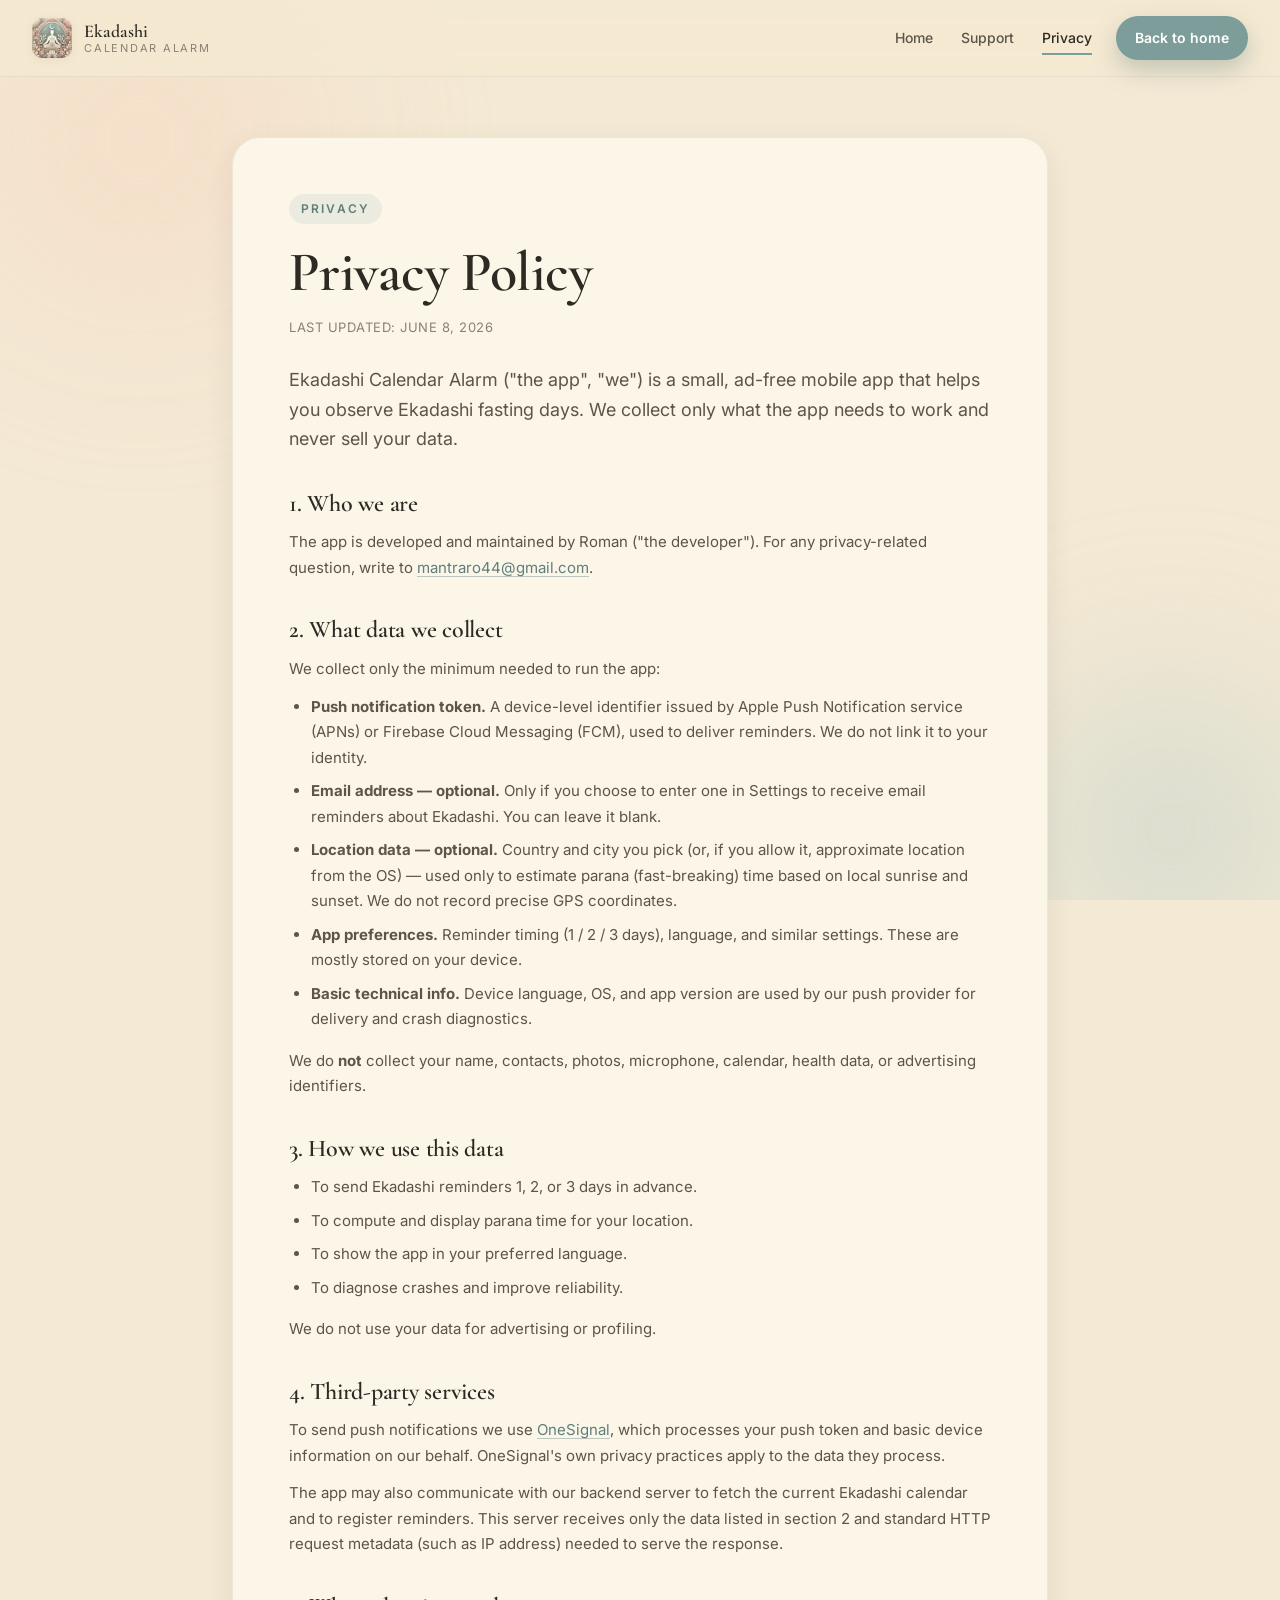
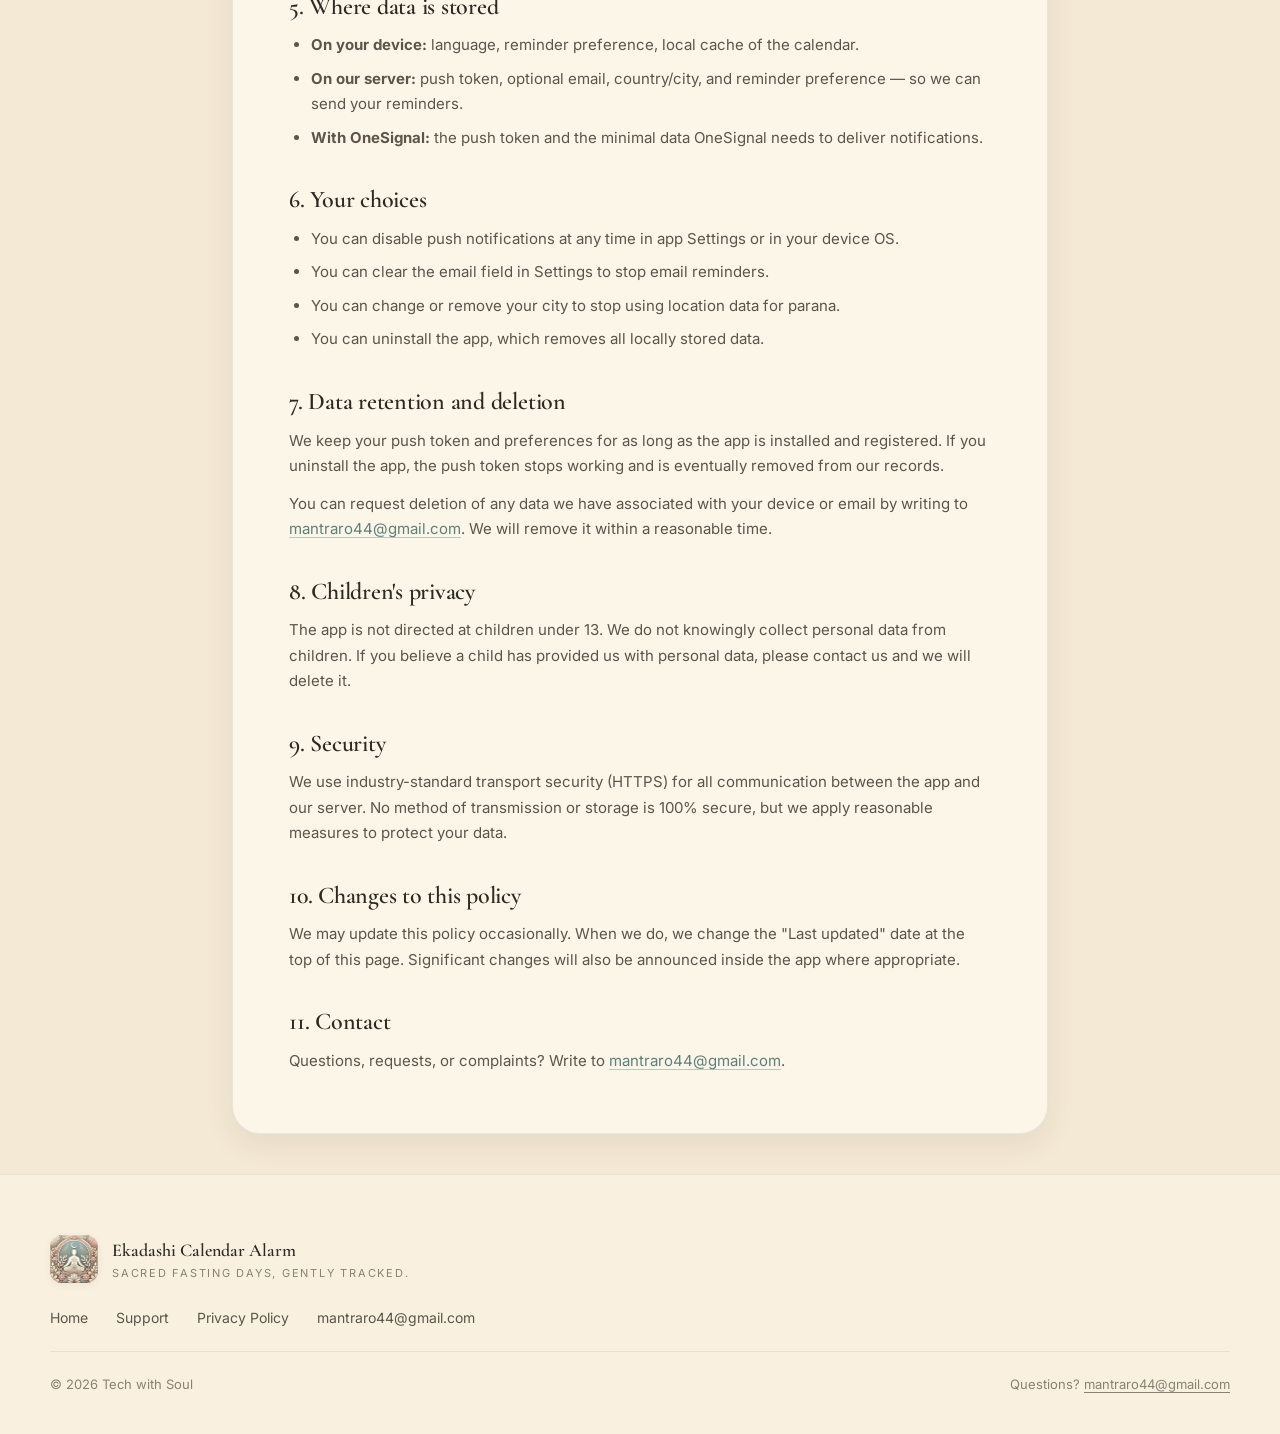
==== privacy.html @ 55739f2f "support and privacy" ====
<!DOCTYPE html>
<html lang="en">
<head>
  <meta charset="UTF-8" />
  <meta name="viewport" content="width=device-width, initial-scale=1.0" />
  <meta name="theme-color" content="#F4E9D4" />
  <title>Privacy Policy — Ekadashi Calendar Alarm</title>
  <meta name="description" content="Privacy Policy for the Ekadashi Calendar Alarm mobile app: what data we collect, how we use it, and how to remove it." />

  <link rel="icon" type="image/png" href="assets/app-icon.png" />
  <link rel="apple-touch-icon" href="assets/app-icon.png" />

  <link rel="preconnect" href="https://fonts.googleapis.com" />
  <link rel="preconnect" href="https://fonts.gstatic.com" crossorigin />
  <link href="https://fonts.googleapis.com/css2?family=Cormorant+Garamond:wght@400;500;600;700&family=Inter:wght@300;400;500;600;700&display=swap" rel="stylesheet" />

  <link rel="stylesheet" href="styles.css" />
</head>
<body class="page-legal">
  <div class="bg-decor">
    <div class="blob blob-1"></div>
    <div class="blob blob-2"></div>
    <div class="blob blob-3"></div>
  </div>

  <header class="site-header">
    <a href="index.html" class="brand">
      <img src="assets/app-icon.png" alt="Ekadashi Calendar Alarm icon" class="brand-icon" />
      <span class="brand-text">
        <span class="brand-title">Ekadashi</span>
        <span class="brand-subtitle">Calendar Alarm</span>
      </span>
    </a>

    <nav class="site-nav">
      <a href="index.html">Home</a>
      <a href="support.html">Support</a>
      <a href="privacy.html" class="active">Privacy</a>
    </nav>

    <a href="index.html" class="btn btn-primary btn-sm">Back to home</a>
  </header>

  <main class="legal-main">
    <div class="legal-wrap">
      <span class="kicker">Privacy</span>
      <h1 class="legal-title">Privacy Policy</h1>
      <p class="legal-meta">Last updated: June 8, 2026</p>

      <p class="legal-lead">
        Ekadashi Calendar Alarm ("the app", "we") is a small, ad-free mobile
        app that helps you observe Ekadashi fasting days. We collect only what
        the app needs to work and never sell your data.
      </p>

      <section class="legal-section">
        <h2>1. Who we are</h2>
        <p>
          The app is developed and maintained by Roman ("the developer").
          For any privacy-related question, write to
          <a href="mailto:mantraro44@gmail.com?subject=Privacy%20question">mantraro44@gmail.com</a>.
        </p>
      </section>

      <section class="legal-section">
        <h2>2. What data we collect</h2>
        <p>We collect only the minimum needed to run the app:</p>
        <ul>
          <li>
            <strong>Push notification token.</strong> A device-level identifier
            issued by Apple Push Notification service (APNs) or Firebase Cloud
            Messaging (FCM), used to deliver reminders. We do not link it to
            your identity.
          </li>
          <li>
            <strong>Email address — optional.</strong> Only if you choose to
            enter one in Settings to receive email reminders about Ekadashi.
            You can leave it blank.
          </li>
          <li>
            <strong>Location data — optional.</strong> Country and city you
            pick (or, if you allow it, approximate location from the OS) — used
            only to estimate parana (fast-breaking) time based on local sunrise
            and sunset. We do not record precise GPS coordinates.
          </li>
          <li>
            <strong>App preferences.</strong> Reminder timing (1 / 2 / 3 days),
            language, and similar settings. These are mostly stored on your
            device.
          </li>
          <li>
            <strong>Basic technical info.</strong> Device language, OS, and app
            version are used by our push provider for delivery and crash
            diagnostics.
          </li>
        </ul>
        <p>
          We do <strong>not</strong> collect your name, contacts, photos,
          microphone, calendar, health data, or advertising identifiers.
        </p>
      </section>

      <section class="legal-section">
        <h2>3. How we use this data</h2>
        <ul>
          <li>To send Ekadashi reminders 1, 2, or 3 days in advance.</li>
          <li>To compute and display parana time for your location.</li>
          <li>To show the app in your preferred language.</li>
          <li>To diagnose crashes and improve reliability.</li>
        </ul>
        <p>We do not use your data for advertising or profiling.</p>
      </section>

      <section class="legal-section">
        <h2>4. Third-party services</h2>
        <p>
          To send push notifications we use
          <a href="https://onesignal.com/privacy_policy" target="_blank" rel="noopener">OneSignal</a>,
          which processes your push token and basic device information on our
          behalf. OneSignal's own privacy practices apply to the data they
          process.
        </p>
        <p>
          The app may also communicate with our backend server to fetch the
          current Ekadashi calendar and to register reminders. This server
          receives only the data listed in section 2 and standard HTTP request
          metadata (such as IP address) needed to serve the response.
        </p>
      </section>

      <section class="legal-section">
        <h2>5. Where data is stored</h2>
        <ul>
          <li>
            <strong>On your device:</strong> language, reminder preference,
            local cache of the calendar.
          </li>
          <li>
            <strong>On our server:</strong> push token, optional email,
            country/city, and reminder preference — so we can send your
            reminders.
          </li>
          <li>
            <strong>With OneSignal:</strong> the push token and the minimal
            data OneSignal needs to deliver notifications.
          </li>
        </ul>
      </section>

      <section class="legal-section">
        <h2>6. Your choices</h2>
        <ul>
          <li>You can disable push notifications at any time in app Settings or in your device OS.</li>
          <li>You can clear the email field in Settings to stop email reminders.</li>
          <li>You can change or remove your city to stop using location data for parana.</li>
          <li>You can uninstall the app, which removes all locally stored data.</li>
        </ul>
      </section>

      <section class="legal-section">
        <h2>7. Data retention and deletion</h2>
        <p>
          We keep your push token and preferences for as long as the app is
          installed and registered. If you uninstall the app, the push token
          stops working and is eventually removed from our records.
        </p>
        <p>
          You can request deletion of any data we have associated with your
          device or email by writing to
          <a href="mailto:mantraro44@gmail.com?subject=Delete%20my%20data">mantraro44@gmail.com</a>.
          We will remove it within a reasonable time.
        </p>
      </section>

      <section class="legal-section">
        <h2>8. Children's privacy</h2>
        <p>
          The app is not directed at children under 13. We do not knowingly
          collect personal data from children. If you believe a child has
          provided us with personal data, please contact us and we will delete
          it.
        </p>
      </section>

      <section class="legal-section">
        <h2>9. Security</h2>
        <p>
          We use industry-standard transport security (HTTPS) for all
          communication between the app and our server. No method of
          transmission or storage is 100% secure, but we apply reasonable
          measures to protect your data.
        </p>
      </section>

      <section class="legal-section">
        <h2>10. Changes to this policy</h2>
        <p>
          We may update this policy occasionally. When we do, we change the
          "Last updated" date at the top of this page. Significant changes will
          also be announced inside the app where appropriate.
        </p>
      </section>

      <section class="legal-section">
        <h2>11. Contact</h2>
        <p>
          Questions, requests, or complaints? Write to
          <a href="mailto:mantraro44@gmail.com?subject=Privacy%20policy">mantraro44@gmail.com</a>.
        </p>
      </section>
    </div>
  </main>

  <footer class="site-footer">
    <div class="footer-inner">
      <div class="footer-brand">
        <img src="assets/app-icon.png" alt="App icon" />
        <div>
          <div class="brand-title">Ekadashi Calendar Alarm</div>
          <div class="brand-subtitle">Sacred fasting days, gently tracked.</div>
        </div>
      </div>

      <nav class="footer-links">
        <a href="index.html">Home</a>
        <a href="support.html">Support</a>
        <a href="privacy.html">Privacy Policy</a>
        <a href="mailto:mantraro44@gmail.com">mantraro44@gmail.com</a>
      </nav>

      <div class="footer-bottom">
        <span>© <span id="year"></span> Tech with Soul</span>
        <span>Questions? <a href="mailto:mantraro44@gmail.com">mantraro44@gmail.com</a></span>
      </div>
    </div>
  </footer>

  <script src="script.js"></script>
</body>
</html>
---- styles.css ----
/* ============================================================
   Ekadashi Calendar Alarm — landing
   Palette comes from the app screenshots: warm cream backgrounds,
   sage / teal buttons, peach & pink florals, soft gold accents.
   ============================================================ */

:root {
  --bg: #f4e9d4;
  --bg-soft: #fbf3e3;
  --bg-cream: #efe2c8;
  --ink: #2d2a24;
  --ink-soft: #5b554a;
  --muted: #8a8175;

  --sage: #7c9d9a;
  --sage-deep: #5e7f7c;
  --sage-soft: #b5cdca;

  --peach: #f0b89a;
  --peach-soft: #f7d3bc;
  --pink: #e9b8b3;
  --gold: #e6b365;
  --gold-soft: #f3d49a;

  --card: #fcf6e8;
  --card-border: rgba(45, 42, 36, 0.08);
  --shadow-sm: 0 2px 8px rgba(45, 42, 36, 0.06);
  --shadow-md: 0 10px 30px rgba(45, 42, 36, 0.08);
  --shadow-lg: 0 24px 60px rgba(45, 42, 36, 0.14);

  --radius: 18px;
  --radius-lg: 28px;
  --radius-pill: 999px;

  --font-display: "Cormorant Garamond", "Iowan Old Style", Georgia, serif;
  --font-body: "Inter", -apple-system, BlinkMacSystemFont, "Segoe UI", Roboto, sans-serif;

  --container: 1180px;
}

* {
  box-sizing: border-box;
}

html {
  scroll-behavior: smooth;
}

body {
  margin: 0;
  font-family: var(--font-body);
  color: var(--ink);
  background: var(--bg);
  line-height: 1.55;
  -webkit-font-smoothing: antialiased;
  -moz-osx-font-smoothing: grayscale;
  overflow-x: hidden;
}

img {
  max-width: 100%;
  display: block;
}

a {
  color: inherit;
  text-decoration: none;
}

h1, h2, h3, h4 {
  font-family: var(--font-display);
  font-weight: 600;
  letter-spacing: -0.01em;
  line-height: 1.15;
  margin: 0;
  color: var(--ink);
}

p {
  margin: 0;
  color: var(--ink-soft);
}

/* ---------- background decoration ---------- */

.bg-decor {
  position: fixed;
  inset: 0;
  pointer-events: none;
  z-index: -1;
  overflow: hidden;
}

.blob {
  position: absolute;
  border-radius: 50%;
  filter: blur(70px);
  opacity: 0.55;
  animation: float 18s ease-in-out infinite;
}

.blob-1 {
  width: 520px;
  height: 520px;
  background: radial-gradient(circle, var(--peach-soft), transparent 70%);
  top: -120px;
  left: -120px;
}

.blob-2 {
  width: 460px;
  height: 460px;
  background: radial-gradient(circle, var(--sage-soft), transparent 70%);
  bottom: -160px;
  right: -120px;
  animation-delay: -6s;
}

.blob-3 {
  width: 380px;
  height: 380px;
  background: radial-gradient(circle, var(--gold-soft), transparent 70%);
  top: 40%;
  right: 25%;
  animation-delay: -12s;
}

@keyframes float {
  0%, 100% { transform: translate(0, 0) scale(1); }
  50%      { transform: translate(30px, -20px) scale(1.05); }
}

/* ---------- header ---------- */

.site-header {
  position: sticky;
  top: 0;
  z-index: 50;
  display: flex;
  align-items: center;
  gap: 24px;
  padding: 16px 32px;
  background: rgba(244, 233, 212, 0.78);
  backdrop-filter: saturate(140%) blur(12px);
  -webkit-backdrop-filter: saturate(140%) blur(12px);
  border-bottom: 1px solid rgba(45, 42, 36, 0.06);
}

.brand {
  display: flex;
  align-items: center;
  gap: 12px;
  margin-right: auto;
}

.brand-icon {
  width: 40px;
  height: 40px;
  border-radius: 10px;
  box-shadow: var(--shadow-sm);
}

.brand-text {
  display: flex;
  flex-direction: column;
  line-height: 1.1;
}

.brand-title {
  font-family: var(--font-display);
  font-size: 18px;
  font-weight: 600;
  color: var(--ink);
}

.brand-subtitle {
  font-size: 11px;
  letter-spacing: 0.16em;
  text-transform: uppercase;
  color: var(--muted);
}

.site-nav {
  display: flex;
  gap: 28px;
  font-size: 14px;
  font-weight: 500;
  color: var(--ink-soft);
}

.site-nav a {
  position: relative;
  padding: 6px 0;
  transition: color 0.2s ease;
}

.site-nav a::after {
  content: "";
  position: absolute;
  left: 0;
  bottom: 0;
  width: 100%;
  height: 1.5px;
  background: var(--sage);
  transform: scaleX(0);
  transform-origin: left;
  transition: transform 0.3s ease;
}

.site-nav a:hover {
  color: var(--ink);
}

.site-nav a:hover::after {
  transform: scaleX(1);
}

/* ---------- buttons ---------- */

.btn {
  display: inline-flex;
  align-items: center;
  gap: 10px;
  padding: 14px 24px;
  border-radius: var(--radius-pill);
  font-family: var(--font-body);
  font-size: 15px;
  font-weight: 600;
  cursor: pointer;
  border: 1px solid transparent;
  transition: transform 0.2s ease, box-shadow 0.25s ease, background 0.25s ease, color 0.25s ease;
  white-space: nowrap;
}

.btn small {
  font-size: 11px;
  font-weight: 500;
  opacity: 0.75;
  margin-left: 2px;
}

.btn-sm {
  padding: 10px 18px;
  font-size: 14px;
}

.btn-primary {
  background: var(--sage);
  color: #fff;
  box-shadow: 0 10px 24px rgba(94, 127, 124, 0.35);
}

.btn-primary:hover {
  background: var(--sage-deep);
  transform: translateY(-2px);
  box-shadow: 0 14px 30px rgba(94, 127, 124, 0.4);
}

.btn-secondary {
  background: var(--card);
  color: var(--ink);
  border-color: var(--card-border);
  box-shadow: var(--shadow-sm);
}

.btn-secondary:hover {
  background: #fff;
  transform: translateY(-2px);
  box-shadow: var(--shadow-md);
}

/* ---------- hero ---------- */

.hero {
  position: relative;
  padding: 80px 32px 120px;
  max-width: var(--container);
  margin: 0 auto;
}

.hero-inner {
  display: grid;
  grid-template-columns: 1.05fr 1fr;
  gap: 60px;
  align-items: center;
}

.eyebrow {
  display: inline-flex;
  align-items: center;
  gap: 10px;
  font-size: 13px;
  letter-spacing: 0.06em;
  font-weight: 500;
  color: var(--ink-soft);
  background: rgba(252, 246, 232, 0.7);
  border: 1px solid var(--card-border);
  padding: 8px 14px;
  border-radius: var(--radius-pill);
  margin-bottom: 24px;
}

.eyebrow .dot {
  width: 8px;
  height: 8px;
  border-radius: 50%;
  background: var(--gold);
  box-shadow: 0 0 0 4px rgba(230, 179, 101, 0.2);
  animation: pulse 2.4s ease-in-out infinite;
}

@keyframes pulse {
  0%, 100% { box-shadow: 0 0 0 4px rgba(230, 179, 101, 0.2); }
  50%      { box-shadow: 0 0 0 9px rgba(230, 179, 101, 0); }
}

.hero-title {
  font-size: clamp(48px, 7vw, 84px);
  line-height: 1.02;
  margin-bottom: 22px;
}

.title-line {
  display: block;
}

.title-line.accent {
  background: linear-gradient(120deg, var(--sage-deep), var(--gold) 60%, var(--peach));
  -webkit-background-clip: text;
  background-clip: text;
  color: transparent;
  font-style: italic;
  font-weight: 500;
}

.hero-lead {
  font-size: 18px;
  line-height: 1.6;
  max-width: 540px;
  margin-bottom: 36px;
}

.hero-actions {
  display: flex;
  flex-wrap: wrap;
  gap: 14px;
  margin-bottom: 28px;
}

.hero-actions.center {
  justify-content: center;
}

.hero-bullets {
  display: flex;
  flex-wrap: wrap;
  gap: 22px;
  list-style: none;
  padding: 0;
  margin: 0;
  font-size: 14px;
  color: var(--ink-soft);
}

.hero-bullets .check {
  display: inline-block;
  width: 20px;
  height: 20px;
  line-height: 20px;
  text-align: center;
  border-radius: 50%;
  background: var(--sage-soft);
  color: var(--sage-deep);
  font-weight: 700;
  margin-right: 8px;
  font-size: 12px;
}

/* ---------- hero visual (phones) ---------- */

.hero-visual {
  position: relative;
  display: flex;
  justify-content: center;
  align-items: center;
  min-height: 600px;
}

.phone {
  position: absolute;
  border-radius: 44px;
  overflow: hidden;
  background: #000;
  box-shadow:
    0 30px 60px rgba(45, 42, 36, 0.22),
    0 0 0 8px #1a1a1a,
    0 0 0 9px rgba(255, 255, 255, 0.08);
  transition: transform 0.6s cubic-bezier(0.16, 1, 0.3, 1);
}

.phone img {
  width: 100%;
  height: auto;
  display: block;
}

.phone-back {
  width: 260px;
  transform: translate(-110px, -10px) rotate(-8deg);
  z-index: 1;
  animation: floatY 8s ease-in-out infinite;
}

.phone-front {
  width: 290px;
  transform: translate(80px, 20px) rotate(6deg);
  z-index: 2;
  animation: floatY 8s ease-in-out infinite;
  animation-delay: -4s;
}

@keyframes floatY {
  0%, 100% { translate: 0 0; }
  50%      { translate: 0 -14px; }
}

.hero-visual:hover .phone-back  { transform: translate(-130px, -20px) rotate(-10deg); }
.hero-visual:hover .phone-front { transform: translate(100px, 10px) rotate(8deg); }

.orb {
  position: absolute;
  border-radius: 50%;
  filter: blur(2px);
  opacity: 0.7;
}

.orb-1 {
  width: 16px;
  height: 16px;
  background: var(--gold);
  top: 18%;
  right: 15%;
  animation: floatY 6s ease-in-out infinite;
}

.orb-2 {
  width: 10px;
  height: 10px;
  background: var(--peach);
  bottom: 18%;
  left: 12%;
  animation: floatY 7s ease-in-out infinite;
  animation-delay: -2s;
}

.orb-3 {
  width: 22px;
  height: 22px;
  background: var(--sage);
  top: 50%;
  right: 5%;
  opacity: 0.45;
  animation: floatY 9s ease-in-out infinite;
  animation-delay: -3s;
}

/* ---------- scroll cue ---------- */

.scroll-cue {
  position: absolute;
  bottom: 32px;
  left: 50%;
  transform: translateX(-50%);
  width: 26px;
  height: 42px;
  border: 1.5px solid var(--muted);
  border-radius: 14px;
  opacity: 0.6;
}

.scroll-cue span {
  display: block;
  width: 4px;
  height: 8px;
  background: var(--muted);
  border-radius: 2px;
  margin: 7px auto 0;
  animation: scrollCue 1.8s ease-in-out infinite;
}

@keyframes scrollCue {
  0%   { transform: translateY(0); opacity: 1; }
  60%  { transform: translateY(14px); opacity: 0; }
  100% { transform: translateY(14px); opacity: 0; }
}

/* ---------- shared section ---------- */

.section {
  max-width: var(--container);
  margin: 0 auto;
  padding: 100px 32px;
}

.section-head {
  max-width: 720px;
  margin: 0 auto 56px;
  text-align: center;
}

.kicker {
  display: inline-block;
  font-size: 12px;
  font-weight: 600;
  letter-spacing: 0.18em;
  text-transform: uppercase;
  color: var(--sage-deep);
  margin-bottom: 14px;
  padding: 6px 12px;
  background: rgba(124, 157, 154, 0.12);
  border-radius: var(--radius-pill);
}

.section-head h2 {
  font-size: clamp(32px, 4.4vw, 50px);
  margin-bottom: 18px;
}

.section-head p {
  font-size: 17px;
  line-height: 1.65;
}

/* ---------- about ---------- */

.stats {
  display: grid;
  grid-template-columns: repeat(3, 1fr);
  gap: 20px;
  margin-top: 40px;
}

.stat {
  background: var(--card);
  border: 1px solid var(--card-border);
  border-radius: var(--radius-lg);
  padding: 36px 24px;
  text-align: center;
  box-shadow: var(--shadow-sm);
  transition: transform 0.3s ease, box-shadow 0.3s ease;
}

.stat:hover {
  transform: translateY(-4px);
  box-shadow: var(--shadow-md);
}

.stat-num {
  font-family: var(--font-display);
  font-size: 64px;
  font-weight: 600;
  line-height: 1;
  background: linear-gradient(135deg, var(--sage-deep), var(--gold));
  -webkit-background-clip: text;
  background-clip: text;
  color: transparent;
}

.stat-num sup {
  font-size: 24px;
  vertical-align: super;
  margin-left: 2px;
}

.stat-label {
  margin-top: 12px;
  font-size: 14px;
  color: var(--ink-soft);
  letter-spacing: 0.02em;
}

/* ---------- features ---------- */

.feature-grid {
  display: grid;
  grid-template-columns: repeat(3, 1fr);
  gap: 24px;
}

.feature-card {
  background: var(--card);
  border: 1px solid var(--card-border);
  border-radius: var(--radius-lg);
  padding: 32px 28px;
  box-shadow: var(--shadow-sm);
  transition: transform 0.35s ease, box-shadow 0.35s ease, border-color 0.35s ease;
  position: relative;
  overflow: hidden;
}

.feature-card::before {
  content: "";
  position: absolute;
  inset: 0;
  background: linear-gradient(135deg, rgba(124, 157, 154, 0.08), rgba(230, 179, 101, 0.06));
  opacity: 0;
  transition: opacity 0.35s ease;
}

.feature-card:hover {
  transform: translateY(-6px);
  box-shadow: var(--shadow-lg);
  border-color: rgba(124, 157, 154, 0.25);
}

.feature-card:hover::before {
  opacity: 1;
}

.feature-card > * {
  position: relative;
}

.feature-icon {
  width: 56px;
  height: 56px;
  border-radius: 16px;
  background: linear-gradient(135deg, var(--sage-soft), var(--sage));
  color: #fff;
  display: flex;
  align-items: center;
  justify-content: center;
  margin-bottom: 20px;
  box-shadow: 0 8px 18px rgba(94, 127, 124, 0.25);
}

.feature-card:nth-child(2) .feature-icon {
  background: linear-gradient(135deg, var(--peach-soft), var(--peach));
  box-shadow: 0 8px 18px rgba(240, 184, 154, 0.35);
}

.feature-card:nth-child(3) .feature-icon {
  background: linear-gradient(135deg, var(--gold-soft), var(--gold));
  box-shadow: 0 8px 18px rgba(230, 179, 101, 0.35);
}

.feature-card:nth-child(5) .feature-icon {
  background: linear-gradient(135deg, var(--pink), var(--peach));
}

.feature-card:nth-child(6) .feature-icon {
  background: linear-gradient(135deg, var(--sage), var(--sage-deep));
}

.feature-card h3 {
  font-size: 22px;
  margin-bottom: 10px;
}

.feature-card p {
  font-size: 15px;
  line-height: 1.6;
}

/* ---------- screens ---------- */

.screens-grid {
  display: grid;
  grid-template-columns: repeat(4, 1fr);
  gap: 28px;
}

.screen-item {
  margin: 0;
  text-align: center;
  transition: transform 0.4s ease;
}

.screen-item:hover {
  transform: translateY(-8px);
}

.screen-frame {
  position: relative;
  border-radius: 32px;
  overflow: hidden;
  background: #000;
  box-shadow:
    var(--shadow-md),
    0 0 0 7px #1a1a1a,
    0 0 0 8px rgba(255, 255, 255, 0.06);
  margin-bottom: 18px;
  transition: box-shadow 0.4s ease;
}

.screen-item:hover .screen-frame {
  box-shadow:
    var(--shadow-lg),
    0 0 0 7px #1a1a1a,
    0 0 0 8px rgba(255, 255, 255, 0.06);
}

.screen-frame img {
  width: 100%;
  height: auto;
  display: block;
}

.screen-item figcaption {
  display: flex;
  flex-direction: column;
  gap: 2px;
}

.screen-item figcaption strong {
  font-family: var(--font-display);
  font-size: 20px;
  font-weight: 600;
  color: var(--ink);
}

.screen-item figcaption span {
  font-size: 13px;
  color: var(--muted);
}

/* ---------- banner strip ---------- */

.banner-strip {
  max-width: var(--container);
  margin: 0 auto;
  padding: 40px 32px;
}

.banner-inner {
  border-radius: var(--radius-lg);
  overflow: hidden;
  box-shadow: var(--shadow-md);
}

.banner-inner img {
  width: 100%;
  display: block;
}

/* ---------- languages ---------- */

.lang-cards {
  display: grid;
  grid-template-columns: repeat(3, 1fr);
  gap: 24px;
  max-width: 880px;
  margin: 0 auto;
}

.lang-card {
  background: var(--card);
  border: 1px solid var(--card-border);
  border-radius: var(--radius-lg);
  padding: 36px 28px;
  text-align: center;
  box-shadow: var(--shadow-sm);
  transition: transform 0.3s ease, box-shadow 0.3s ease;
}

.lang-card:hover {
  transform: translateY(-4px);
  box-shadow: var(--shadow-md);
}

.lang-flag {
  width: 56px;
  height: 56px;
  border-radius: 50%;
  margin: 0 auto 18px;
  background: linear-gradient(135deg, var(--sage), var(--sage-deep));
  color: #fff;
  font-weight: 700;
  letter-spacing: 0.04em;
  display: flex;
  align-items: center;
  justify-content: center;
  font-size: 16px;
  box-shadow: 0 8px 18px rgba(94, 127, 124, 0.25);
}

.lang-card:nth-child(2) .lang-flag { background: linear-gradient(135deg, var(--peach), var(--gold)); box-shadow: 0 8px 18px rgba(230, 179, 101, 0.3); }
.lang-card:nth-child(3) .lang-flag { background: linear-gradient(135deg, var(--gold), var(--peach)); }

.lang-card h3 {
  font-size: 22px;
  margin-bottom: 6px;
}

.lang-card p {
  font-size: 15px;
  color: var(--ink-soft);
  font-style: italic;
}

/* ---------- FAQ ---------- */

.faq-list {
  max-width: 800px;
  margin: 0 auto;
  display: flex;
  flex-direction: column;
  gap: 14px;
}

.faq-item {
  background: var(--card);
  border: 1px solid var(--card-border);
  border-radius: var(--radius);
  padding: 18px 24px;
  box-shadow: var(--shadow-sm);
  transition: box-shadow 0.25s ease, background 0.25s ease;
}

.faq-item:hover {
  box-shadow: var(--shadow-md);
}

.faq-item[open] {
  background: #fff;
}

.faq-item summary {
  font-family: var(--font-display);
  font-size: 20px;
  font-weight: 500;
  color: var(--ink);
  cursor: pointer;
  list-style: none;
  display: flex;
  justify-content: space-between;
  align-items: center;
  gap: 16px;
}

.faq-item summary::-webkit-details-marker {
  display: none;
}

.faq-item summary::after {
  content: "+";
  font-family: var(--font-body);
  font-size: 24px;
  font-weight: 300;
  color: var(--sage-deep);
  transition: transform 0.3s ease;
  line-height: 1;
}

.faq-item[open] summary::after {
  transform: rotate(45deg);
}

.faq-item p {
  margin-top: 12px;
  font-size: 15px;
  color: var(--ink-soft);
  line-height: 1.6;
}

/* ---------- CTA ---------- */

.cta {
  max-width: var(--container);
}

.cta-inner {
  background:
    radial-gradient(circle at 20% 20%, rgba(230, 179, 101, 0.2), transparent 55%),
    radial-gradient(circle at 80% 80%, rgba(124, 157, 154, 0.25), transparent 55%),
    var(--card);
  border: 1px solid var(--card-border);
  border-radius: var(--radius-lg);
  padding: 72px 40px;
  text-align: center;
  box-shadow: var(--shadow-md);
}

.cta-icon {
  width: 88px;
  height: 88px;
  border-radius: 22px;
  margin: 0 auto 24px;
  box-shadow: var(--shadow-md);
}

.cta-inner h2 {
  font-size: clamp(32px, 4.4vw, 48px);
  margin-bottom: 12px;
}

.cta-inner > p {
  font-size: 18px;
  margin-bottom: 32px;
}

/* ---------- footer ---------- */

.site-footer {
  padding: 60px 32px 40px;
  background: rgba(252, 246, 232, 0.6);
  border-top: 1px solid var(--card-border);
}

.footer-inner {
  max-width: var(--container);
  margin: 0 auto;
}

.footer-brand {
  display: flex;
  align-items: center;
  gap: 14px;
  margin-bottom: 24px;
}

.footer-brand img {
  width: 48px;
  height: 48px;
  border-radius: 12px;
  box-shadow: var(--shadow-sm);
}

.footer-note {
  font-size: 13px;
  color: var(--muted);
  max-width: 720px;
  line-height: 1.7;
  margin-bottom: 28px;
}

.footer-bottom {
  display: flex;
  justify-content: space-between;
  flex-wrap: wrap;
  gap: 8px;
  padding-top: 22px;
  border-top: 1px solid var(--card-border);
  font-size: 13px;
  color: var(--muted);
}

/* ---------- responsive ---------- */

@media (max-width: 980px) {
  .site-nav { display: none; }

  .hero {
    padding: 40px 24px 80px;
  }
  .hero-inner {
    grid-template-columns: 1fr;
    gap: 40px;
    text-align: center;
  }
  .hero-lead { margin-left: auto; margin-right: auto; }
  .hero-actions { justify-content: center; }
  .hero-bullets { justify-content: center; }
  .hero-visual { min-height: 540px; }

  .feature-grid { grid-template-columns: repeat(2, 1fr); }
  .screens-grid { grid-template-columns: repeat(2, 1fr); }
  .stats { grid-template-columns: 1fr; }
  .lang-cards { grid-template-columns: 1fr; }
  .scroll-cue { display: none; }

  .section { padding: 70px 24px; }
}

@media (max-width: 600px) {
  .site-header { padding: 12px 20px; gap: 12px; }
  .brand-subtitle { display: none; }

  .hero { padding: 24px 20px 60px; }
  .hero-title { font-size: 44px; }
  .hero-lead  { font-size: 16px; }
  .hero-visual { min-height: 460px; }
  .phone-back  { width: 200px; transform: translate(-70px, -10px) rotate(-8deg); }
  .phone-front { width: 230px; transform: translate(60px, 20px) rotate(6deg); }

  .feature-grid { grid-template-columns: 1fr; }
  .screens-grid { grid-template-columns: 1fr; }

  .cta-inner { padding: 48px 24px; }
  .stat-num { font-size: 52px; }
}

/* ---------- legal / support pages ---------- */

.site-nav a.active {
  color: var(--ink);
}

.site-nav a.active::after {
  transform: scaleX(1);
}

.legal-main {
  max-width: 880px;
  margin: 0 auto;
  padding: 60px 32px 40px;
}

.legal-wrap {
  background: var(--card);
  border: 1px solid var(--card-border);
  border-radius: var(--radius-lg);
  padding: 56px 56px 48px;
  box-shadow: var(--shadow-md);
}

.legal-wrap .kicker {
  margin-bottom: 16px;
}

.legal-title {
  font-size: clamp(36px, 5vw, 56px);
  margin-bottom: 12px;
}

.legal-meta {
  font-size: 13px;
  color: var(--muted);
  letter-spacing: 0.04em;
  text-transform: uppercase;
  margin-bottom: 28px;
}

.legal-lead {
  font-size: 18px;
  line-height: 1.65;
  margin-bottom: 36px;
}

.legal-section {
  margin-top: 36px;
}

.legal-section h2 {
  font-size: 24px;
  margin-bottom: 12px;
}

.legal-section p {
  font-size: 15px;
  line-height: 1.7;
  margin-bottom: 12px;
}

.legal-section ul {
  margin: 8px 0 16px;
  padding-left: 22px;
  color: var(--ink-soft);
  font-size: 15px;
  line-height: 1.7;
}

.legal-section li {
  margin-bottom: 8px;
}

.legal-section a {
  color: var(--sage-deep);
  text-decoration: underline;
  text-decoration-color: rgba(94, 127, 124, 0.4);
  text-underline-offset: 3px;
  transition: text-decoration-color 0.2s ease;
}

.legal-section a:hover {
  text-decoration-color: var(--sage-deep);
}

.legal-section.disclaimer {
  margin-top: 48px;
  padding: 24px 28px;
  background: rgba(230, 179, 101, 0.1);
  border: 1px solid rgba(230, 179, 101, 0.25);
  border-radius: var(--radius);
}

.legal-section.disclaimer h2 {
  font-size: 20px;
}

.legal-section.disclaimer p {
  margin-bottom: 0;
}

/* contact card on support page */

.contact-card {
  display: flex;
  gap: 20px;
  align-items: flex-start;
  margin-top: 8px;
  padding: 24px 28px;
  background: linear-gradient(135deg, rgba(124, 157, 154, 0.12), rgba(230, 179, 101, 0.1));
  border: 1px solid rgba(124, 157, 154, 0.22);
  border-radius: var(--radius);
}

.contact-icon {
  flex: 0 0 auto;
  width: 52px;
  height: 52px;
  border-radius: 14px;
  background: linear-gradient(135deg, var(--sage), var(--sage-deep));
  color: #fff;
  display: flex;
  align-items: center;
  justify-content: center;
  box-shadow: 0 8px 18px rgba(94, 127, 124, 0.25);
}

.contact-body {
  flex: 1;
  min-width: 0;
}

.contact-body h2 {
  font-family: var(--font-display);
  font-size: 22px;
  font-weight: 600;
  margin: 0 0 6px;
}

.contact-body p {
  font-size: 15px;
  line-height: 1.6;
  margin: 0;
}

.contact-body p + p {
  margin-top: 8px;
}

.contact-email {
  font-weight: 600;
  color: var(--sage-deep);
  text-decoration: underline;
  text-underline-offset: 3px;
}

.contact-hint {
  color: var(--muted);
  font-size: 14px;
}

/* legal pages reuse .faq-item from index, no overrides needed */

/* footer-links row (shared between landing, support, privacy) */

.footer-links {
  display: flex;
  flex-wrap: wrap;
  gap: 18px 28px;
  margin-bottom: 22px;
  font-size: 14px;
  color: var(--ink-soft);
}

.footer-links a {
  position: relative;
  transition: color 0.2s ease;
}

.footer-links a:hover {
  color: var(--ink);
}

.footer-bottom a {
  color: inherit;
  text-decoration: underline;
  text-underline-offset: 3px;
}

/* responsive — legal pages */

@media (max-width: 720px) {
  .legal-main { padding: 32px 20px; }
  .legal-wrap { padding: 32px 24px; }
  .contact-card { padding: 20px; flex-direction: column; }
}

/* ---------- reduced motion ---------- */

@media (prefers-reduced-motion: reduce) {
  *, *::before, *::after {
    animation-duration: 0.001ms !important;
    animation-iteration-count: 1 !important;
    transition-duration: 0.001ms !important;
    scroll-behavior: auto !important;
  }
}
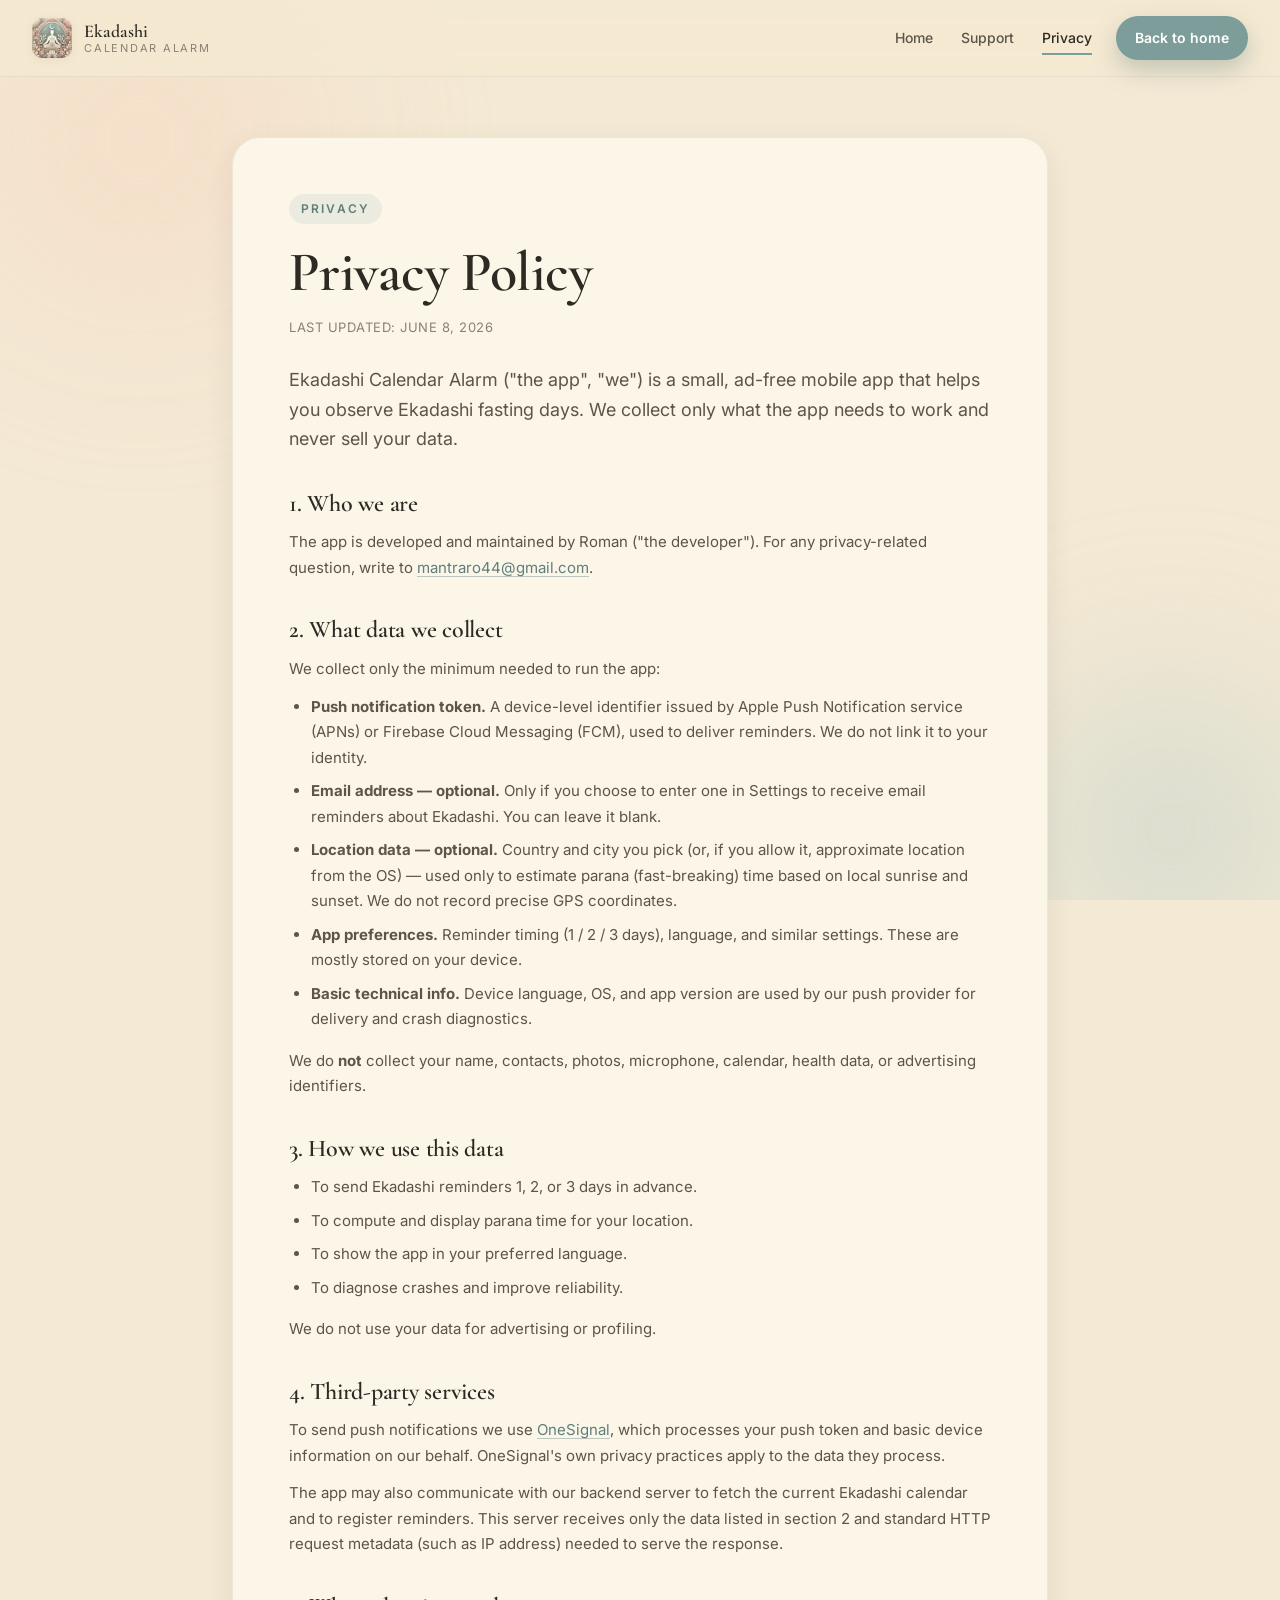
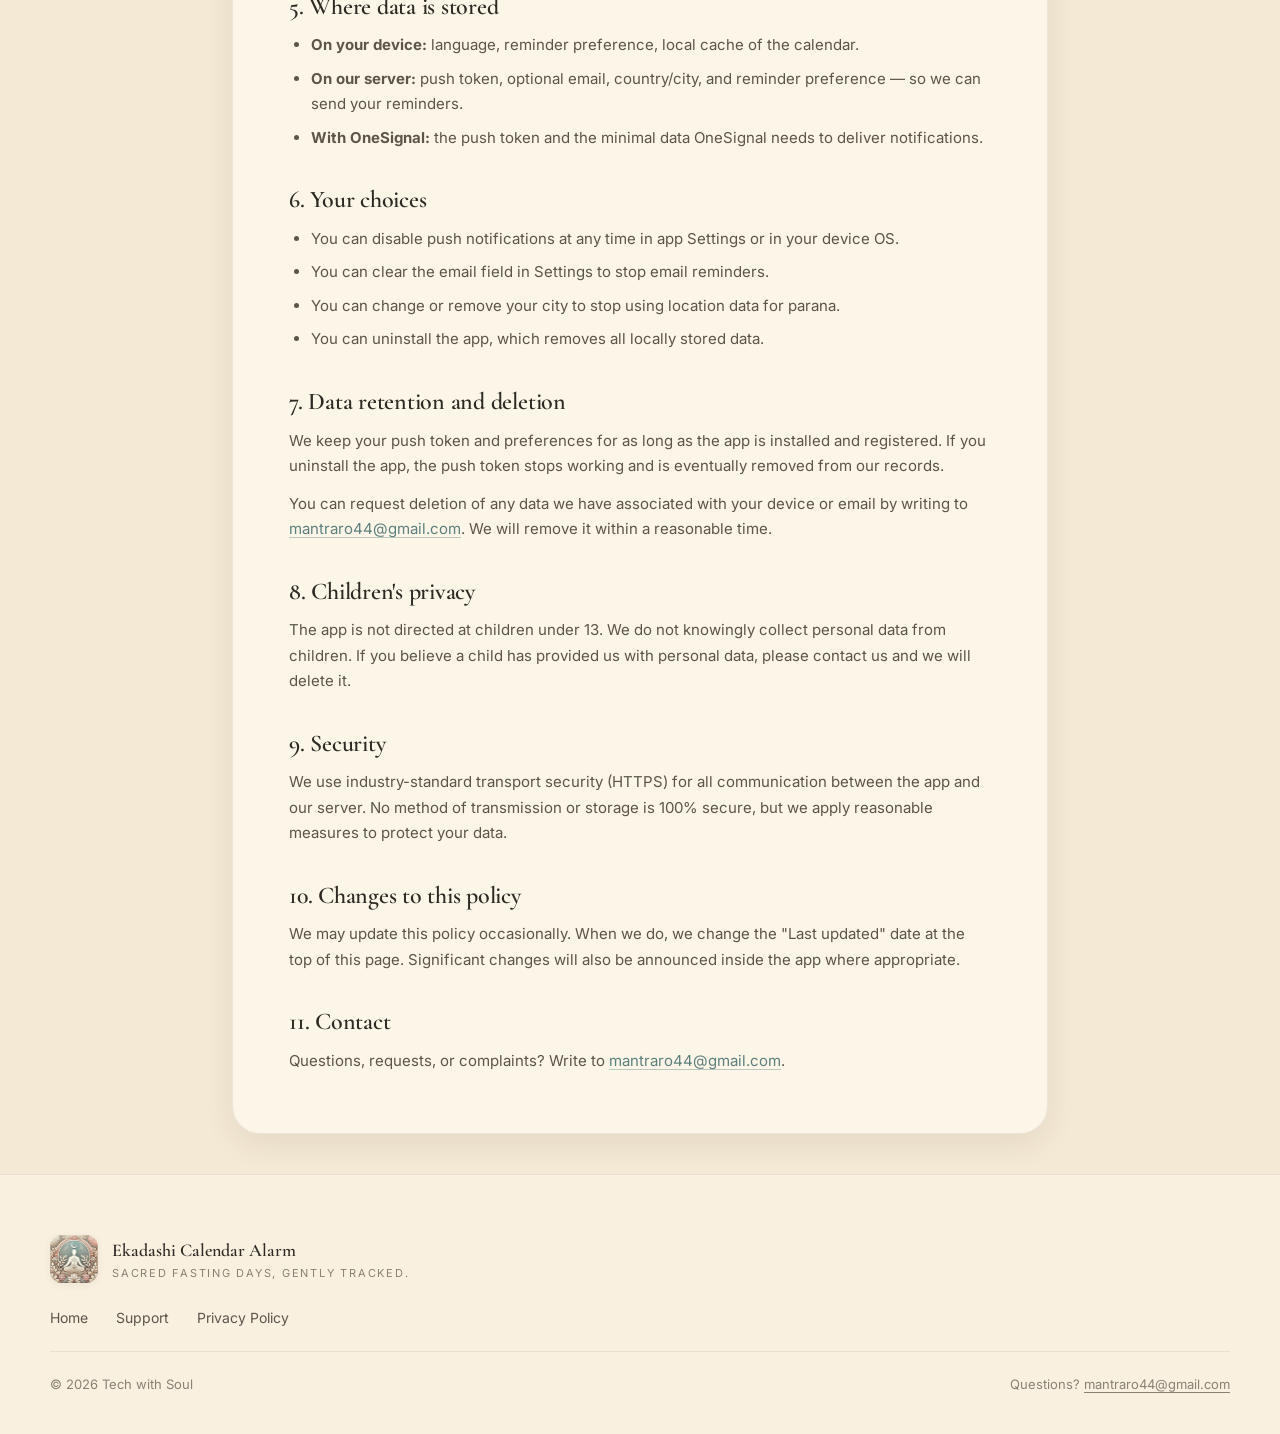
==== commit 51ffea3c: "smooth scroll" ====
--- a/privacy.html
+++ b/privacy.html
@@ -58,7 +58,7 @@
         <p>
           The app is developed and maintained by Roman ("the developer").
           For any privacy-related question, write to
-          <a href="mailto:mantraro44@gmail.com?subject=Privacy%20question">mantraro44@gmail.com</a>.
+          <a href="#" class="js-email" data-u="mantraro44" data-d="gmail.com" data-subject="Privacy question"></a>.
         </p>
       </section>
 
@@ -167,7 +167,7 @@
         <p>
           You can request deletion of any data we have associated with your
           device or email by writing to
-          <a href="mailto:mantraro44@gmail.com?subject=Delete%20my%20data">mantraro44@gmail.com</a>.
+          <a href="#" class="js-email" data-u="mantraro44" data-d="gmail.com" data-subject="Delete my data"></a>.
           We will remove it within a reasonable time.
         </p>
       </section>
@@ -205,7 +205,7 @@
         <h2>11. Contact</h2>
         <p>
           Questions, requests, or complaints? Write to
-          <a href="mailto:mantraro44@gmail.com?subject=Privacy%20policy">mantraro44@gmail.com</a>.
+          <a href="#" class="js-email" data-u="mantraro44" data-d="gmail.com" data-subject="Privacy policy"></a>.
         </p>
       </section>
     </div>
@@ -225,12 +225,11 @@
         <a href="index.html">Home</a>
         <a href="support.html">Support</a>
         <a href="privacy.html">Privacy Policy</a>
-        <a href="mailto:mantraro44@gmail.com">mantraro44@gmail.com</a>
       </nav>
 
       <div class="footer-bottom">
         <span>© <span id="year"></span> Tech with Soul</span>
-        <span>Questions? <a href="mailto:mantraro44@gmail.com">mantraro44@gmail.com</a></span>
+        <span>Questions? <a href="#" class="js-email" data-u="mantraro44" data-d="gmail.com"></a></span>
       </div>
     </div>
   </footer>
--- a/styles.css
+++ b/styles.css
@@ -43,7 +43,8 @@
 }
 
 html {
-  scroll-behavior: smooth;
+  /* Smooth scroll is handled in script.js (reliable on iOS). */
+  scroll-behavior: auto;
 }
 
 body {
@@ -356,7 +357,7 @@
   flex-wrap: wrap;
   gap: 22px;
   list-style: none;
-  padding: 0;
+  padding: 0 40px 40px 20px;
   margin: 0;
   font-size: 14px;
   color: var(--ink-soft);
@@ -856,8 +857,15 @@
   transform: rotate(45deg);
 }
 
-.faq-item p {
-  margin-top: 12px;
+.faq-panel {
+  overflow: hidden;
+  height: 0;
+  opacity: 0;
+}
+
+.faq-panel p {
+  margin: 0;
+  padding-top: 12px;
   font-size: 15px;
   color: var(--ink-soft);
   line-height: 1.6;
@@ -960,7 +968,7 @@
   }
   .hero-lead { margin-left: auto; margin-right: auto; }
   .hero-actions { justify-content: center; }
-  .hero-bullets { justify-content: center; }
+  .hero-bullets { justify-content: flex-start; }
   .hero-visual { min-height: 540px; }
 
   .feature-grid { grid-template-columns: repeat(2, 1fr); }
